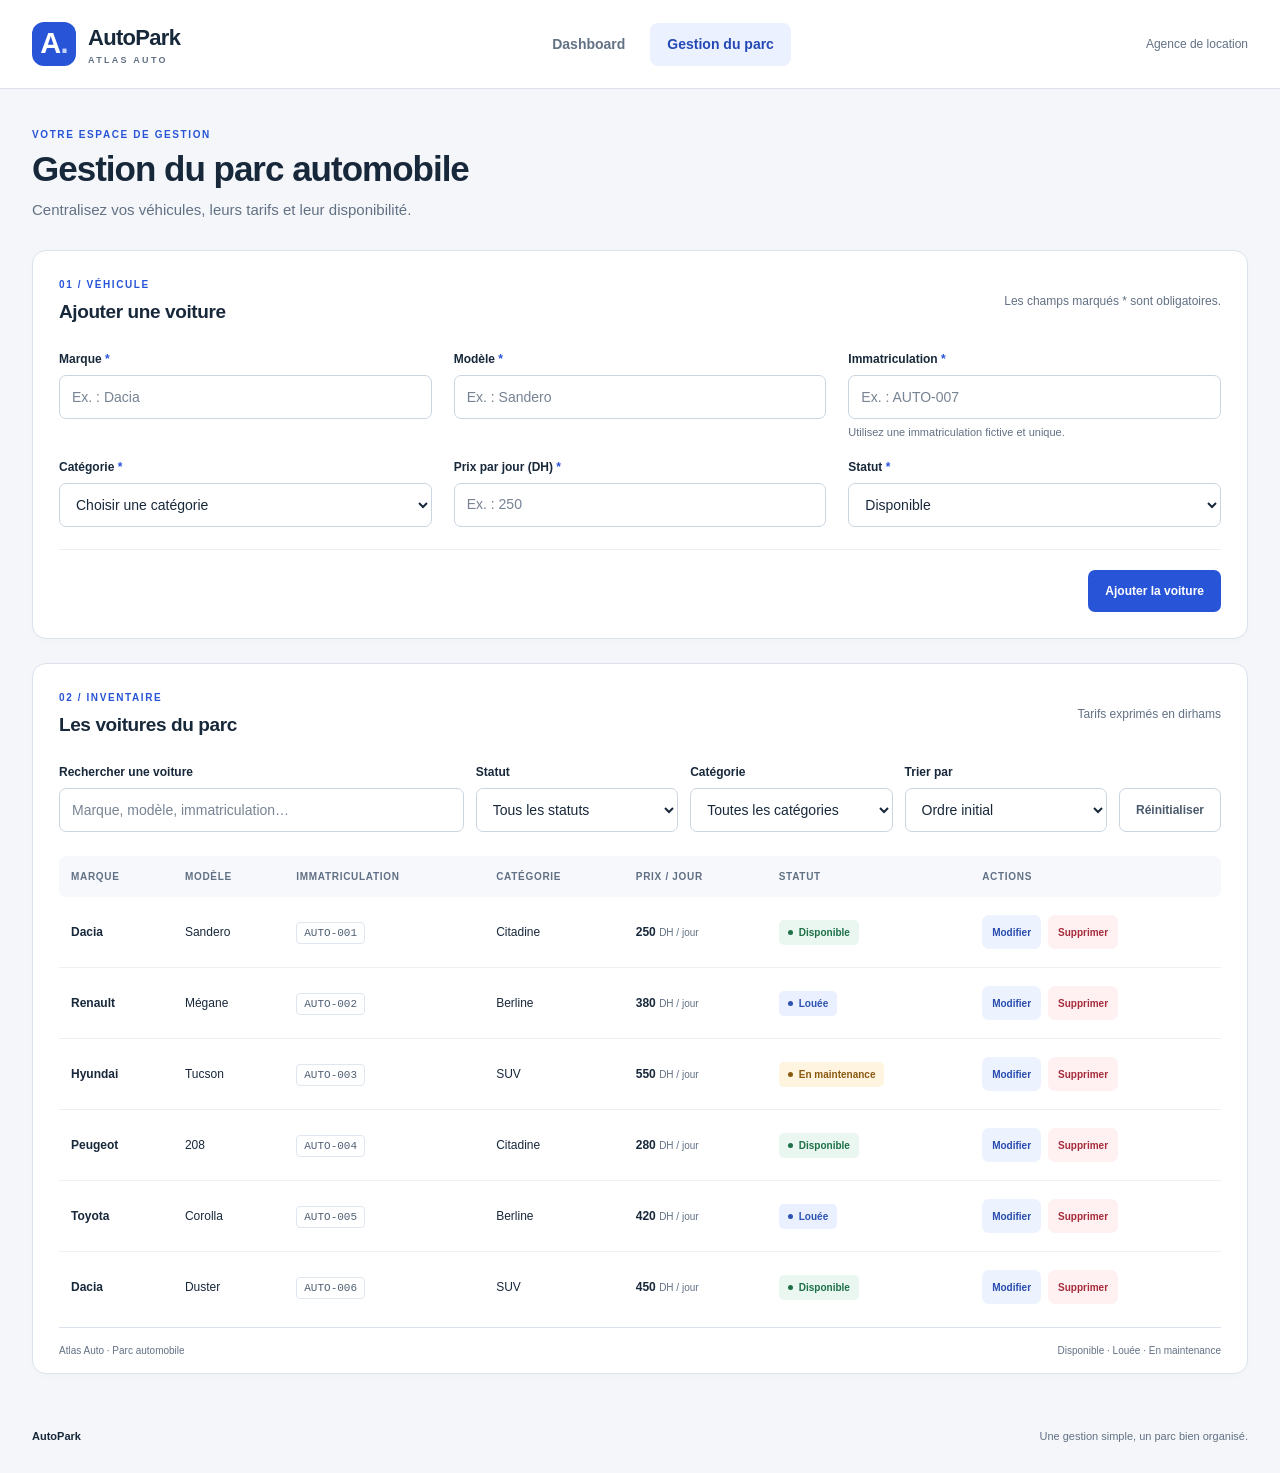
==== voitures.html @ f81908b1 "first commit" ====
<!doctype html>
<html lang="fr">
  <head>
    <meta charset="UTF-8" />
    <meta name="viewport" content="width=device-width, initial-scale=1.0" />
    <meta
      name="description"
      content="AutoPark — Interface de gestion du parc automobile Atlas Auto."
    />
    <title>Gestion du parc · AutoPark</title>
    <link rel="icon" href="data:," />
    <link rel="stylesheet" href="css/style.css" />
    <script type="module" src="js/voitures.js"></script>
  </head>
  <body>
    <a class="skip-link" href="#contenu">Aller au contenu</a>
    <header class="site-header">
      <div class="container header-content">
        <a
          class="brand"
          href="voitures.html"
          aria-label="AutoPark — Gestion du parc"
        >
          <span class="brand-mark" aria-hidden="true">A<span>.</span></span>
          <span>AutoPark<small>ATLAS AUTO</small></span>
        </a>
        <nav aria-label="Navigation principale">
          <!-- index.html est le dashboard à créer par l'apprenant. -->
          <a href="index.html">Dashboard</a>
          <a href="voitures.html" aria-current="page">Gestion du parc</a>
        </nav>
        <span class="agency-label">Agence de location</span>
      </div>
    </header>

    <main id="contenu" class="container main-content">
      <section class="page-intro" aria-labelledby="titre-page">
        <p class="eyebrow">VOTRE ESPACE DE GESTION</p>
        <h1 id="titre-page">Gestion du parc automobile</h1>
        <p>Centralisez vos véhicules, leurs tarifs et leur disponibilité.</p>
      </section>

      <section class="panel" aria-labelledby="titre-formulaire">
        <div class="section-heading">
          <div>
            <p class="eyebrow">01 / VÉHICULE</p>
            <h2 id="titre-formulaire">Ajouter une voiture</h2>
          </div>
          <span class="section-note"
            >Les champs marqués * sont obligatoires.</span
          >
        </div>
        <!-- TODO JS : gérer submit, valider, ajouter ou modifier une voiture. -->
        <form id="formulaire-voiture" novalidate>
          <input type="hidden" id="voiture-id" name="id" value="" />
          <div class="form-grid">
            <div class="field">
              <label for="marque"
                >Marque <span aria-hidden="true">*</span></label
              >
              <input
                id="marque"
                name="marque"
                type="text"
                placeholder="Ex. : Dacia"
                required
                aria-describedby="erreur-marque"
              />
              <small id="erreur-marque" class="field-error"></small>
            </div>
            <div class="field">
              <label for="modele"
                >Modèle <span aria-hidden="true">*</span></label
              >
              <input
                id="modele"
                name="modele"
                type="text"
                placeholder="Ex. : Sandero"
                required
                aria-describedby="erreur-modele"
              />
              <small id="erreur-modele" class="field-error"></small>
            </div>
            <div class="field">
              <label for="immatriculation"
                >Immatriculation <span aria-hidden="true">*</span></label
              >
              <input
                id="immatriculation"
                name="immatriculation"
                type="text"
                placeholder="Ex. : AUTO-007"
                required
                aria-describedby="aide-immatriculation erreur-immatriculation"
              />
              <small id="aide-immatriculation" class="field-help"
                >Utilisez une immatriculation fictive et unique.</small
              >
              <small id="erreur-immatriculation" class="field-error"></small>
            </div>
            <div class="field">
              <label for="categorie"
                >Catégorie <span aria-hidden="true">*</span></label
              >
              <select
                id="categorie"
                name="categorie"
                required
                aria-describedby="erreur-categorie"
              >
                <option value="">Choisir une catégorie</option>
                <option value="Citadine">Citadine</option>
                <option value="Berline">Berline</option>
                <option value="SUV">SUV</option>
              </select>
              <small id="erreur-categorie" class="field-error"></small>
            </div>
            <div class="field">
              <label for="prix-jour"
                >Prix par jour (DH) <span aria-hidden="true">*</span></label
              >
              <input
                id="prix-jour"
                name="prixJour"
                type="number"
                min="0.01"
                step="0.01"
                placeholder="Ex. : 250"
                required
                aria-describedby="erreur-prix-jour"
              />
              <small id="erreur-prix-jour" class="field-error"></small>
            </div>
            <div class="field">
              <label for="statut"
                >Statut <span aria-hidden="true">*</span></label
              >
              <select
                id="statut"
                name="statut"
                required
                aria-describedby="erreur-statut"
              >
                <option value="Disponible">Disponible</option>
                <option value="Louée">Louée</option>
                <option value="En maintenance">En maintenance</option>
              </select>
              <small id="erreur-statut" class="field-error"></small>
            </div>
          </div>
          <div class="form-footer">
            <p
              id="message-formulaire"
              class="feedback"
              role="status"
              aria-live="polite"
            ></p>
            <div class="form-actions">
              <!-- Retirer hidden en JavaScript pendant une modification. -->
              <button
                id="annuler-modification"
                class="button button-secondary"
                type="button"
                hidden
              >
                Annuler la modification
              </button>
              <button
                id="bouton-enregistrer"
                class="button button-primary"
                type="submit"
              >
                Ajouter la voiture
              </button>
            </div>
          </div>
        </form>
      </section>

      <section class="panel inventory-panel" aria-labelledby="titre-inventaire">
        <div class="section-heading">
          <div>
            <p class="eyebrow">02 / INVENTAIRE</p>
            <h2 id="titre-inventaire">Les voitures du parc</h2>
          </div>
          <span class="section-note">Tarifs exprimés en dirhams</span>
        </div>
        <!-- TODO JS : combiner recherche, filtres et tri. -->
        <div class="toolbar">
          <div class="field search-field">
            <label for="recherche">Rechercher une voiture</label>
            <input
              id="recherche"
              type="search"
              placeholder="Marque, modèle, immatriculation…"
            />
          </div>
          <div class="field">
            <label for="filtre-statut">Statut</label>
            <select id="filtre-statut">
              <option value="">Tous les statuts</option>
              <option value="Disponible">Disponible</option>
              <option value="Louée">Louée</option>
              <option value="En maintenance">En maintenance</option>
            </select>
          </div>
          <div class="field">
            <label for="filtre-categorie">Catégorie</label>
            <select id="filtre-categorie">
              <option value="">Toutes les catégories</option>
              <option value="Citadine">Citadine</option>
              <option value="Berline">Berline</option>
              <option value="SUV">SUV</option>
            </select>
          </div>
          <div class="field">
            <label for="tri-prix">Trier par</label>
            <select id="tri-prix">
              <option value="">Ordre initial</option>
              <option value="croissant">Prix croissant</option>
              <option value="decroissant">Prix décroissant</option>
            </select>
          </div>
          <button
            id="reinitialiser-filtres"
            type="button"
            class="button button-secondary"
          >
            Réinitialiser
          </button>
        </div>
        <p
          id="message-parc"
          class="feedback inventory-feedback"
          role="status"
          aria-live="polite"
        ></p>
        <div
          class="table-scroll"
          role="region"
          aria-label="Tableau des voitures : défilement horizontal possible"
          tabindex="0"
        >
          <table>
            <caption class="sr-only">
              Liste des voitures du parc et actions de gestion
            </caption>
            <thead>
              <tr>
                <th scope="col">Marque</th>
                <th scope="col">Modèle</th>
                <th scope="col">Immatriculation</th>
                <th scope="col">Catégorie</th>
                <th scope="col">Prix / jour</th>
                <th scope="col">Statut</th>
                <th scope="col">Actions</th>
              </tr>
            </thead>
            <!-- Lignes de démonstration statiques : à remplacer par un affichage JS.
               data-id identifie la voiture ; data-action indique l'action. -->
            <tbody id="liste-voitures">
              <tr>
                <td><strong>Dacia</strong></td>
                <td>Sandero</td>
                <td><span class="registration">AUTO-001</span></td>
                <td>Citadine</td>
                <td class="price">250 <span>DH / jour</span></td>
                <td><span class="badge badge-disponible">Disponible</span></td>
                <td>
                  <div class="row-actions">
                    <button
                      type="button"
                      class="button button-edit"
                      data-action="modifier"
                      data-id="1"
                      aria-label="Modifier Dacia Sandero, AUTO-001"
                    >
                      Modifier
                    </button>
                    <button
                      type="button"
                      class="button button-delete"
                      data-action="supprimer"
                      data-id="1"
                      aria-label="Supprimer Dacia Sandero, AUTO-001"
                    >
                      Supprimer
                    </button>
                  </div>
                </td>
              </tr>
              <tr>
                <td><strong>Renault</strong></td>
                <td>Mégane</td>
                <td><span class="registration">AUTO-002</span></td>
                <td>Berline</td>
                <td class="price">380 <span>DH / jour</span></td>
                <td><span class="badge badge-louee">Louée</span></td>
                <td>
                  <div class="row-actions">
                    <button
                      type="button"
                      class="button button-edit"
                      data-action="modifier"
                      data-id="2"
                      aria-label="Modifier Renault Mégane, AUTO-002"
                    >
                      Modifier
                    </button>
                    <button
                      type="button"
                      class="button button-delete"
                      data-action="supprimer"
                      data-id="2"
                      aria-label="Supprimer Renault Mégane, AUTO-002"
                    >
                      Supprimer
                    </button>
                  </div>
                </td>
              </tr>
              <tr>
                <td><strong>Hyundai</strong></td>
                <td>Tucson</td>
                <td><span class="registration">AUTO-003</span></td>
                <td>SUV</td>
                <td class="price">550 <span>DH / jour</span></td>
                <td>
                  <span class="badge badge-maintenance">En maintenance</span>
                </td>
                <td>
                  <div class="row-actions">
                    <button
                      type="button"
                      class="button button-edit"
                      data-action="modifier"
                      data-id="3"
                      aria-label="Modifier Hyundai Tucson, AUTO-003"
                    >
                      Modifier
                    </button>
                    <button
                      type="button"
                      class="button button-delete"
                      data-action="supprimer"
                      data-id="3"
                      aria-label="Supprimer Hyundai Tucson, AUTO-003"
                    >
                      Supprimer
                    </button>
                  </div>
                </td>
              </tr>
              <tr>
                <td><strong>Peugeot</strong></td>
                <td>208</td>
                <td><span class="registration">AUTO-004</span></td>
                <td>Citadine</td>
                <td class="price">280 <span>DH / jour</span></td>
                <td><span class="badge badge-disponible">Disponible</span></td>
                <td>
                  <div class="row-actions">
                    <button
                      type="button"
                      class="button button-edit"
                      data-action="modifier"
                      data-id="4"
                      aria-label="Modifier Peugeot 208, AUTO-004"
                    >
                      Modifier
                    </button>
                    <button
                      type="button"
                      class="button button-delete"
                      data-action="supprimer"
                      data-id="4"
                      aria-label="Supprimer Peugeot 208, AUTO-004"
                    >
                      Supprimer
                    </button>
                  </div>
                </td>
              </tr>
              <tr>
                <td><strong>Toyota</strong></td>
                <td>Corolla</td>
                <td><span class="registration">AUTO-005</span></td>
                <td>Berline</td>
                <td class="price">420 <span>DH / jour</span></td>
                <td><span class="badge badge-louee">Louée</span></td>
                <td>
                  <div class="row-actions">
                    <button
                      type="button"
                      class="button button-edit"
                      data-action="modifier"
                      data-id="5"
                      aria-label="Modifier Toyota Corolla, AUTO-005"
                    >
                      Modifier
                    </button>
                    <button
                      type="button"
                      class="button button-delete"
                      data-action="supprimer"
                      data-id="5"
                      aria-label="Supprimer Toyota Corolla, AUTO-005"
                    >
                      Supprimer
                    </button>
                  </div>
                </td>
              </tr>
              <tr>
                <td><strong>Dacia</strong></td>
                <td>Duster</td>
                <td><span class="registration">AUTO-006</span></td>
                <td>SUV</td>
                <td class="price">450 <span>DH / jour</span></td>
                <td><span class="badge badge-disponible">Disponible</span></td>
                <td>
                  <div class="row-actions">
                    <button
                      type="button"
                      class="button button-edit"
                      data-action="modifier"
                      data-id="6"
                      aria-label="Modifier Dacia Duster, AUTO-006"
                    >
                      Modifier
                    </button>
                    <button
                      type="button"
                      class="button button-delete"
                      data-action="supprimer"
                      data-id="6"
                      aria-label="Supprimer Dacia Duster, AUTO-006"
                    >
                      Supprimer
                    </button>
                  </div>
                </td>
              </tr>
            </tbody>
          </table>
        </div>
        <!-- TODO JS : afficher ce message si le parc ou le résultat est vide. -->
        <div id="etat-vide" class="empty-state" hidden>
          <h3>Aucune voiture à afficher</h3>
          <p id="texte-etat-vide">
            Ajoutez une voiture ou modifiez vos critères de recherche.
          </p>
        </div>
        <div class="table-footer">
          <span>Atlas Auto · Parc automobile</span
          ><span>Disponible · Louée · En maintenance</span>
        </div>
      </section>
    </main>
    <footer class="site-footer container">
      <span>AutoPark</span>
      <p>Une gestion simple, un parc bien organisé.</p>
    </footer>
  </body>
</html>
---- css/style.css ----
:root {
  --page: #f4f6fa;
  --surface: #ffffff;
  --text: #18283b;
  --muted: #627184;
  --border: #dbe2eb;
  --primary: #2855d7;
  --primary-dark: #1e41a6;
  --radius: 14px;
}
* {
  box-sizing: border-box;
}
body {
  margin: 0;
  background: var(--page);
  color: var(--text);
  font-family: Arial, Helvetica, sans-serif;
  font-size: 14px;
  line-height: 1.5;
}
button,
input,
select {
  font: inherit;
}
a {
  color: inherit;
}
button,
select {
  cursor: pointer;
}
button {
  border: 0;
}
[hidden] {
  display: none !important;
}
.container {
  width: min(1240px, calc(100% - 64px));
  margin: 0 auto;
}
.site-header {
  background: var(--surface);
  border-bottom: 1px solid var(--border);
}
.header-content {
  min-height: 88px;
  display: flex;
  align-items: center;
  justify-content: space-between;
  gap: 28px;
}
.brand {
  display: flex;
  gap: 12px;
  align-items: center;
  text-decoration: none;
  font-size: 22px;
  font-weight: 800;
  letter-spacing: -0.7px;
}
.brand-mark {
  display: flex;
  align-items: center;
  justify-content: center;
  width: 44px;
  height: 44px;
  border-radius: 12px;
  background: var(--primary);
  color: white;
  font-size: 29px;
}
.brand-mark span {
  color: #c4d2ff;
}
.brand small {
  display: block;
  color: var(--muted);
  font-size: 9px;
  letter-spacing: 2.3px;
}
nav {
  display: flex;
  gap: 8px;
}
nav a {
  padding: 11px 17px;
  border-radius: 8px;
  color: var(--muted);
  font-weight: 700;
  text-decoration: none;
}
nav a:hover {
  background: #f2f5fb;
  color: var(--text);
}
nav a[aria-current="page"] {
  background: #ecf1ff;
  color: #2449b5;
}
.agency-label {
  color: var(--muted);
  font-size: 12px;
}
.main-content {
  padding-top: 38px;
  padding-bottom: 30px;
}
.page-intro {
  margin-bottom: 28px;
}
.eyebrow {
  margin: 0 0 6px;
  color: var(--primary);
  font-size: 10px;
  font-weight: 800;
  letter-spacing: 1.6px;
}
h1,
h2,
h3,
p {
  margin-top: 0;
}
h1 {
  margin-bottom: 9px;
  font-size: clamp(26px, 3vw, 35px);
  line-height: 1.2;
  letter-spacing: -1px;
}
.page-intro > p:last-child {
  margin-bottom: 0;
  color: var(--muted);
  font-size: 15px;
}
h2 {
  margin-bottom: 0;
  font-size: 19px;
  letter-spacing: -0.4px;
}
.panel {
  padding: 26px;
  margin-bottom: 24px;
  border: 1px solid var(--border);
  border-radius: var(--radius);
  background: var(--surface);
  box-shadow: 0 3px 10px #18283b04;
}
.section-heading {
  display: flex;
  justify-content: space-between;
  align-items: center;
  gap: 16px;
  margin-bottom: 24px;
}
.section-note {
  color: var(--muted);
  font-size: 12px;
}
.form-grid {
  display: grid;
  grid-template-columns: repeat(3, minmax(0, 1fr));
  gap: 17px 22px;
}
.field {
  display: flex;
  flex-direction: column;
  min-width: 0;
}
label {
  margin-bottom: 7px;
  font-size: 12px;
  font-weight: 700;
}
label span {
  color: var(--primary);
}
input,
select {
  width: 100%;
  min-height: 44px;
  padding: 10px 12px;
  border: 1px solid #cbd5e1;
  border-radius: 7px;
  background: white;
  color: var(--text);
}
input::placeholder {
  color: #778393;
}
input:focus,
select:focus {
  outline: 3px solid #dce5ff;
  border-color: var(--primary);
}
input[aria-invalid="true"],
select[aria-invalid="true"] {
  border-color: #b42336;
}
.field-help {
  margin-top: 5px;
  color: var(--muted);
  font-size: 11px;
}
.field-error {
  margin-top: 5px;
  color: #ae2134;
  font-size: 12px;
}
.field-error:empty {
  display: none;
}
.form-footer {
  display: flex;
  justify-content: space-between;
  align-items: center;
  gap: 18px;
  border-top: 1px solid #edf0f5;
  padding-top: 20px;
  margin-top: 22px;
}
.form-actions {
  display: flex;
  gap: 10px;
  margin-left: auto;
}
.button {
  display: inline-flex;
  align-items: center;
  justify-content: center;
  min-height: 42px;
  padding: 10px 16px;
  border: 1px solid transparent;
  border-radius: 7px;
  font-weight: 700;
  font-size: 12px;
  white-space: nowrap;
}
.button-primary {
  background: var(--primary);
  color: white;
}
.button-primary:hover {
  background: var(--primary-dark);
}
.button-secondary {
  background: white;
  border-color: #cbd5e1;
  color: #4b5a6c;
}
.button-secondary:hover {
  background: #f3f6fa;
}
.button-edit {
  background: #edf2ff;
  color: #284cae;
}
.button-edit:hover {
  background: #dee7ff;
}
.button-delete {
  background: #fff0f1;
  color: #a52b3b;
}
.button-delete:hover {
  background: #ffdde1;
}
.feedback {
  margin: 0;
  font-size: 13px;
}
.feedback.success {
  color: #167348;
}
.feedback.error {
  color: #ae2134;
}
.inventory-panel {
  padding-bottom: 0;
  overflow: hidden;
}
.toolbar {
  display: grid;
  grid-template-columns: minmax(210px, 2fr) repeat(3, minmax(130px, 1fr)) auto;
  align-items: end;
  gap: 12px;
  margin-bottom: 24px;
}
.toolbar .button {
  min-height: 44px;
}
.inventory-feedback:not(:empty) {
  margin-bottom: 16px;
}
.table-scroll {
  overflow-x: auto;
}
table {
  width: 100%;
  border-collapse: collapse;
  text-align: left;
  white-space: nowrap;
}
th {
  padding: 13px 12px;
  background: #f6f8fc;
  color: #617084;
  font-size: 10px;
  text-transform: uppercase;
  letter-spacing: 0.7px;
}
th:first-child {
  border-radius: 7px 0 0 7px;
}
th:last-child {
  border-radius: 0 7px 7px 0;
}
td {
  padding: 18px 12px;
  border-bottom: 1px solid #edf0f5;
  font-size: 12px;
}
tbody tr:last-child td {
  border-bottom: none;
}
tbody tr:hover {
  background: #fbfcff;
}
.registration {
  padding: 4px 7px;
  border: 1px solid #e0e6ee;
  border-radius: 4px;
  color: #506075;
  font-family: monospace;
  font-size: 11px;
}
.price {
  font-weight: 700;
}
.price span {
  font-size: 10px;
  font-weight: 400;
  color: var(--muted);
}
.badge {
  display: inline-flex;
  align-items: center;
  gap: 6px;
  padding: 5px 9px;
  border-radius: 5px;
  font-weight: 700;
  font-size: 10px;
}
.badge::before {
  content: "";
  width: 5px;
  height: 5px;
  border-radius: 50%;
  background: currentColor;
}
.badge-disponible {
  background: #eaf7f0;
  color: #1d7048;
}
.badge-louee {
  background: #eaf0ff;
  color: #2c53b1;
}
.badge-maintenance {
  background: #fff4df;
  color: #8a5910;
}
.row-actions {
  display: flex;
  gap: 7px;
}
.row-actions .button {
  min-height: 34px;
  padding: 7px 9px;
  font-size: 10px;
}
.empty-state {
  padding: 36px 16px;
  text-align: center;
  color: var(--muted);
}
.empty-state h3 {
  color: var(--text);
  font-size: 16px;
}
.empty-state p {
  margin-bottom: 0;
}
.table-footer {
  display: flex;
  justify-content: space-between;
  gap: 12px;
  margin-top: 5px;
  padding: 15px 0;
  border-top: 1px solid var(--border);
  color: var(--muted);
  font-size: 10px;
}
.site-footer {
  display: flex;
  justify-content: space-between;
  gap: 16px;
  padding-bottom: 28px;
  color: var(--muted);
  font-size: 11px;
}
.site-footer > span {
  color: var(--text);
  font-weight: 800;
}
.site-footer p {
  margin: 0;
}
:focus-visible {
  outline: 3px solid #2855d7;
  outline-offset: 3px;
}
.sr-only {
  position: absolute;
  width: 1px;
  height: 1px;
  padding: 0;
  margin: -1px;
  overflow: hidden;
  clip: rect(0, 0, 0, 0);
  white-space: nowrap;
  border: 0;
}
.skip-link {
  position: absolute;
  top: 8px;
  left: 8px;
  z-index: 10;
  padding: 10px;
  background: white;
  transform: translateY(-160%);
}
.skip-link:focus {
  transform: translateY(0);
}
@media (max-width: 1100px) {
  .toolbar {
    grid-template-columns: repeat(3, minmax(0, 1fr));
  }
  .search-field {
    grid-column: span 2;
  }
  .agency-label {
    display: none;
  }
}
@media (max-width: 760px) {
  .container {
    width: calc(100% - 32px);
  }
  .header-content {
    flex-wrap: wrap;
    gap: 14px;
    padding: 18px 0;
  }
  nav {
    width: 100%;
  }
  nav a {
    flex: 1;
    text-align: center;
    padding: 10px;
  }
  .main-content {
    padding-top: 28px;
  }
  .panel {
    padding: 20px;
  }
  .inventory-panel {
    padding-bottom: 0;
  }
  .section-heading {
    align-items: flex-start;
    flex-direction: column;
    gap: 8px;
  }
  .form-grid {
    grid-template-columns: repeat(2, minmax(0, 1fr));
  }
  .toolbar {
    grid-template-columns: repeat(2, minmax(0, 1fr));
  }
  .search-field {
    grid-column: 1 / -1;
  }
  .table-footer {
    flex-direction: column;
    gap: 4px;
  }
}
@media (max-width: 480px) {
  .form-grid,
  .toolbar {
    grid-template-columns: 1fr;
  }
  .form-footer,
  .form-actions {
    flex-direction: column;
    align-items: stretch;
    width: 100%;
  }
  .form-actions {
    margin-left: 0;
  }
  .site-footer {
    flex-direction: column;
    gap: 5px;
  }
}
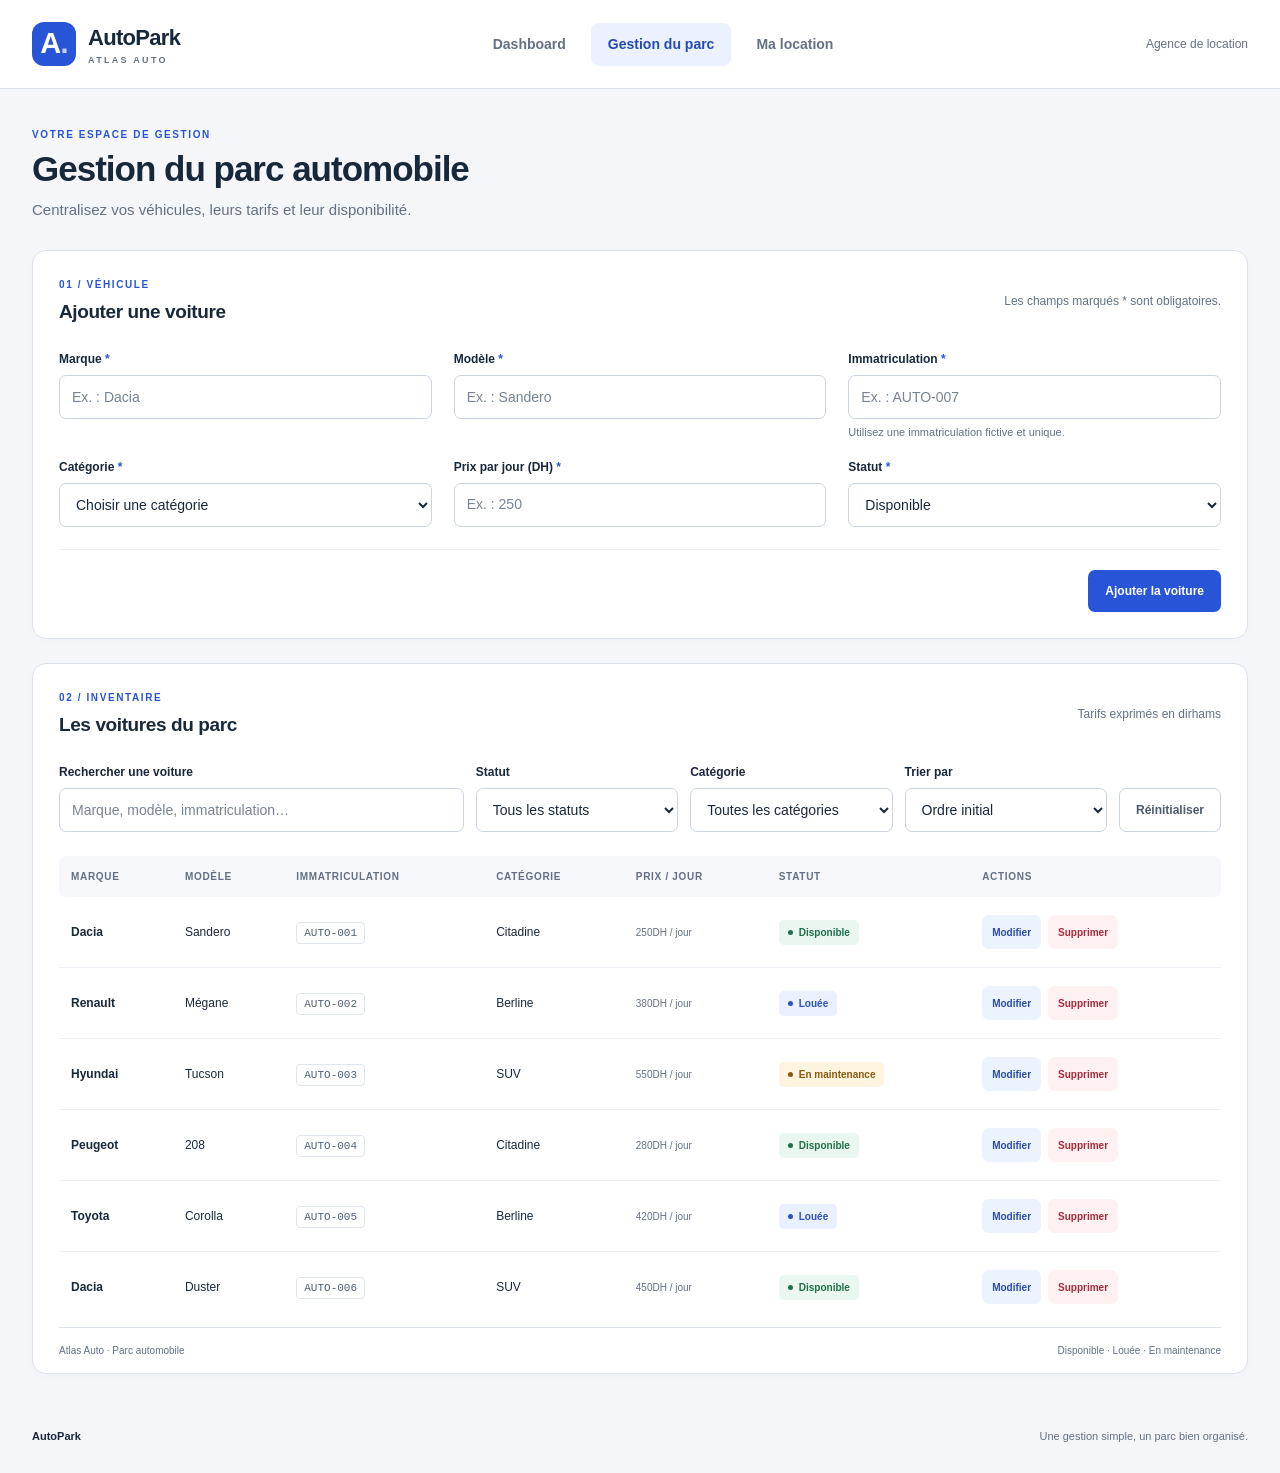
==== commit 7addd8dd: "complete first step" ====
--- a/voitures.html
+++ b/voitures.html
@@ -28,6 +28,7 @@
           <!-- index.html est le dashboard à créer par l'apprenant. -->
           <a href="index.html">Dashboard</a>
           <a href="voitures.html" aria-current="page">Gestion du parc</a>
+          <a href="location.html" >Ma location</a>
         </nav>
         <span class="agency-label">Agence de location</span>
       </div>
